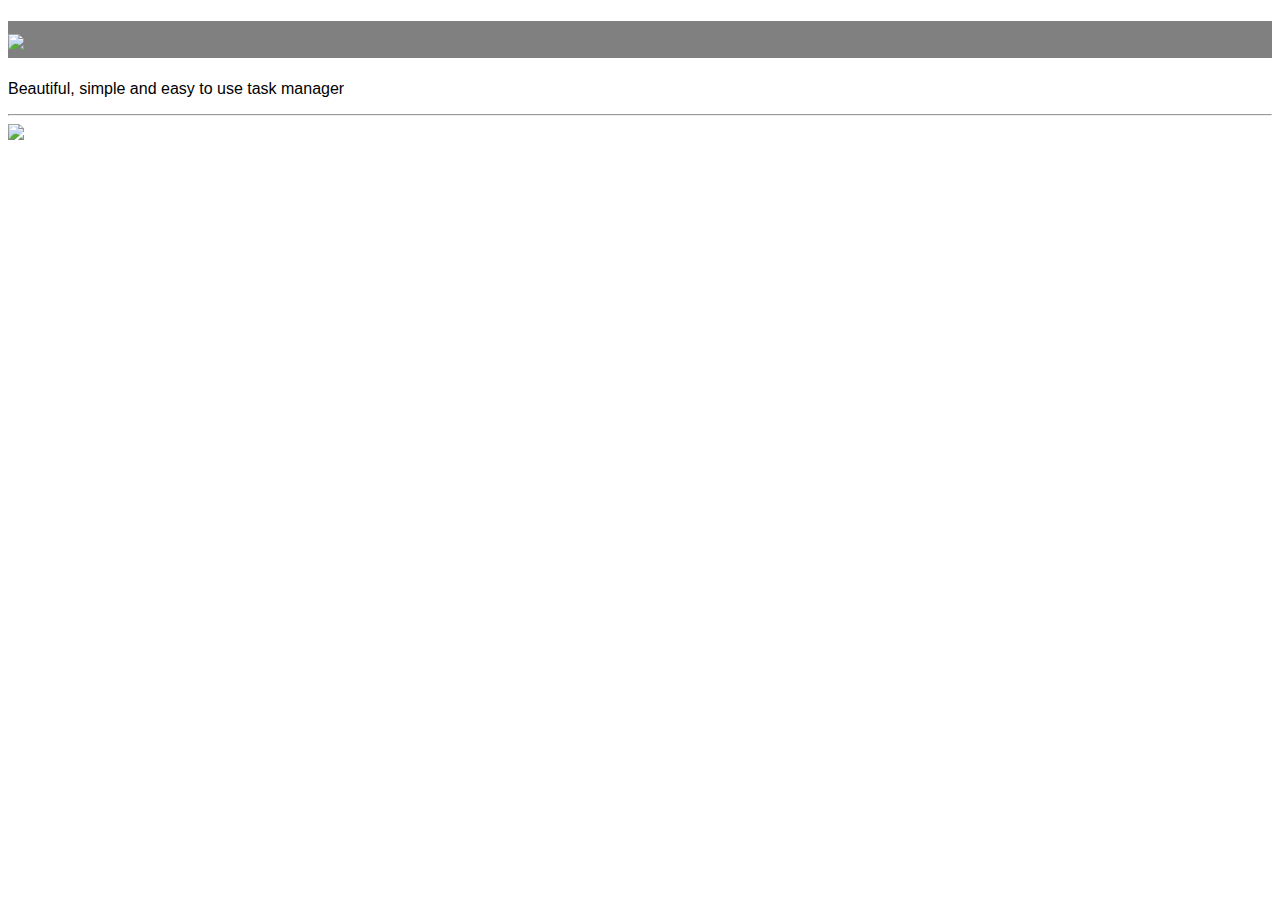
==== unit3/index.html @ 39b5baf8 "U3.1" ====
<!DOCTYPE html> 
<html>  

<head>

<link rel="stylesheet" href="style.css" />

<title>Taasky Homepage</title> 

</head>  

<body> 

	<h1>
		<img src="unit3/images/logo-taasky.png">
	</h1>

	<p>Beautiful, simple and easy to use task manager</p>

	<hr>
		<img src="unit3/images/btn_store.png">
</body> 

</html>
---- unit3/style.css ----
body {
	text-align: left;
	background: url("http://gloweyone.github.io/unit3/images/stripes.png");
	background: url("http://gloweyone.github.io/unit3/images/background.png");
	background-size: cover;
	background-position: center;
}

h1 {
	background-color: gray
}

p {
	font-size: 24pix;
	font-family: Helvetica

}
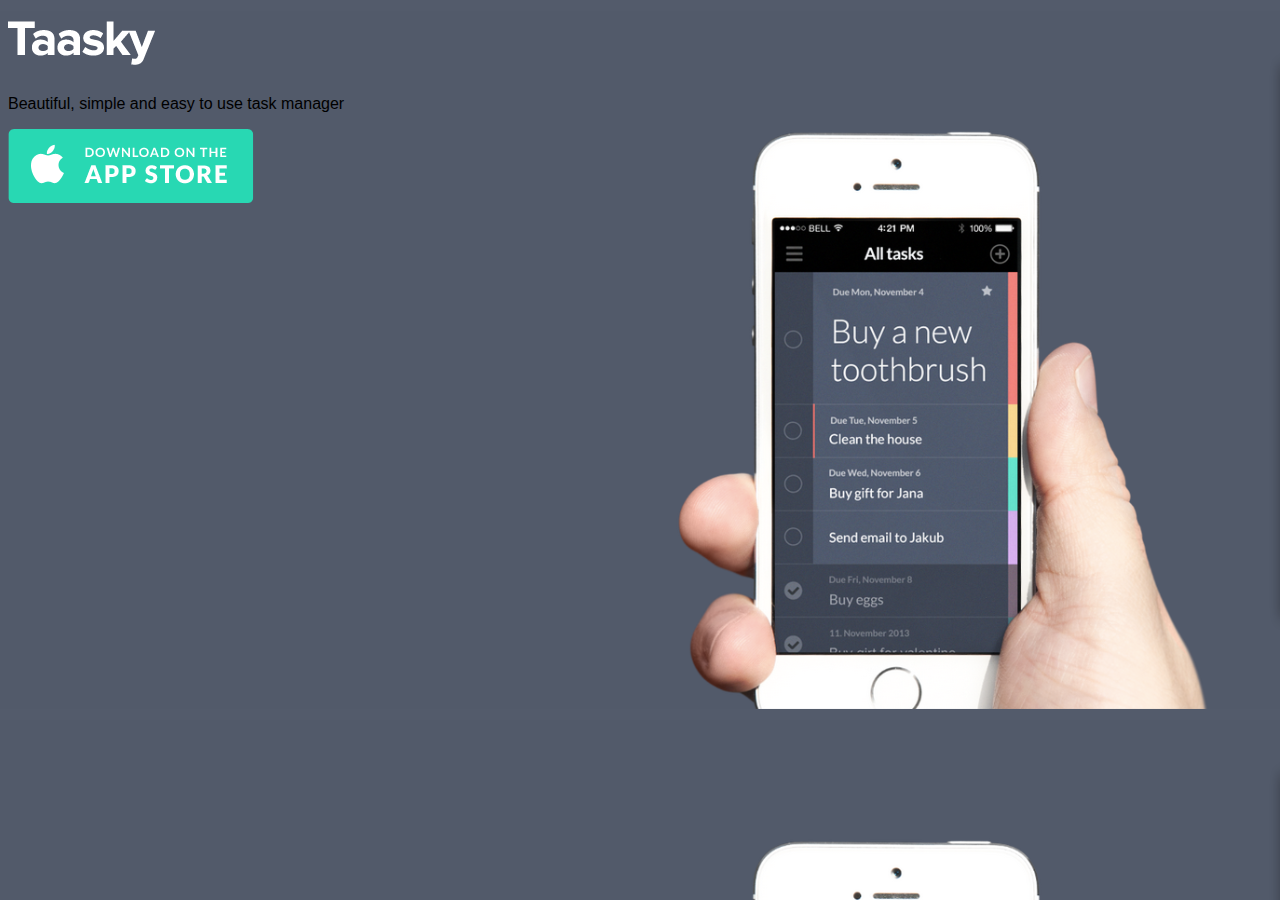
==== commit b4077f88: "U3.4" ====
--- a/unit3/index.html
+++ b/unit3/index.html
@@ -12,13 +12,12 @@
 <body> 
 
 	<h1>
-		<img src="unit3/images/logo-taasky.png">
+		<img src="http://gloweyone.github.io/unit3/images/logo-taasky.png">
 	</h1>
 
 	<p>Beautiful, simple and easy to use task manager</p>
 
-	<hr>
-		<img src="unit3/images/btn_store.png">
+		<img src="http://gloweyone.github.io/unit3/images/btn_store.png">
 </body> 
 
 </html>
--- a/unit3/style.css
+++ b/unit3/style.css
@@ -1,13 +1,11 @@
 body {
 	text-align: left;
-	background: url("http://gloweyone.github.io/unit3/images/stripes.png");
-	background: url("http://gloweyone.github.io/unit3/images/background.png");
+	background: url("http://gloweyone.github.io/unit3/images/background.jpg");
 	background-size: cover;
-	background-position: center;
 }
 
 h1 {
-	background-color: gray
+	
 }
 
 p {
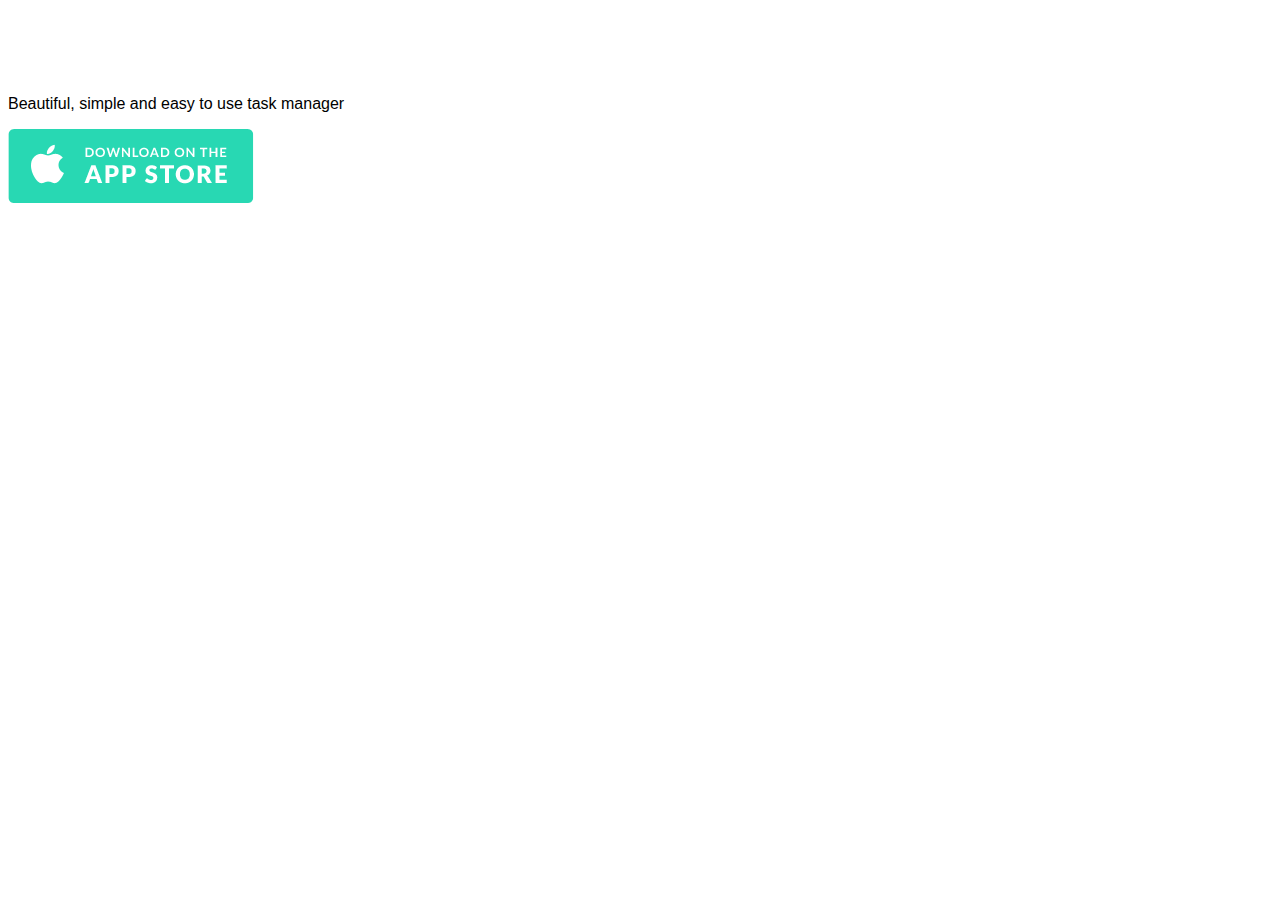
==== commit 435ff37c: "U3.8" ====
--- a/unit3/index.html
+++ b/unit3/index.html
@@ -3,7 +3,7 @@
 
 <head>
 
-<link rel="stylesheet" href="style.css" />
+<link rel="stylesheet" type="text/css" href="style.css" />
 
 <title>Taasky Homepage</title> 
 
--- a/unit3/style.css
+++ b/unit3/style.css
@@ -1,15 +1,21 @@
 body {
+	position: center;
 	text-align: left;
-	background: url("http://gloweyone.github.io/unit3/images/background.jpg");
+	background: url("http://gloweyone.github.io/unit3/images/stripes.png","http://gloweyone.github.io/unit3/images/background.jpg");
+	background-repeat: repeat-x, no-repeat;
 	background-size: cover;
 }
 
 h1 {
-	
+	position: center;
+
 }
 
 p {
-	font-size: 24pix;
-	font-family: Helvetica
+	font-size: 40pix;
+	font-family: Helvetica;
+	font-color: white;
+	font-weight: ;
+
 
 }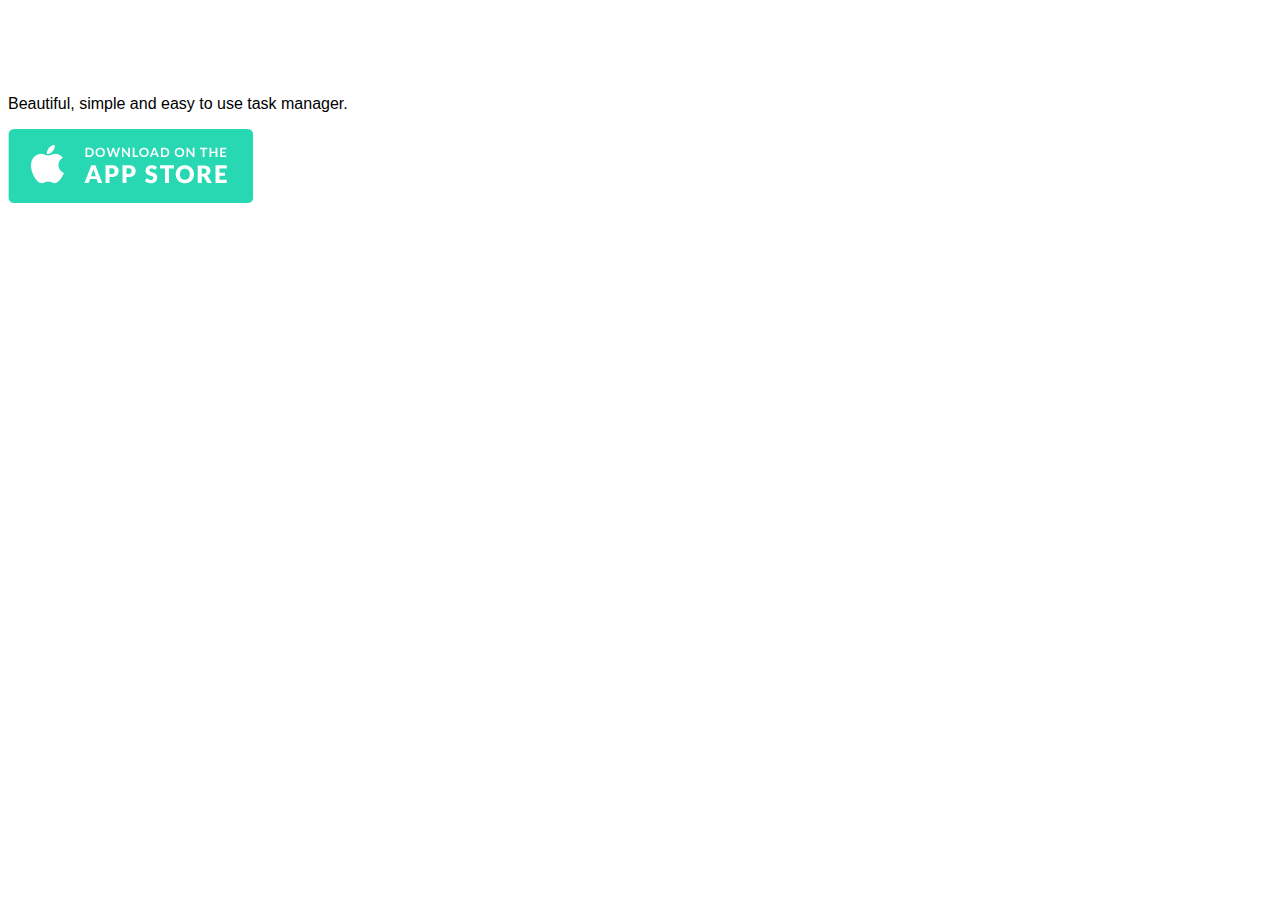
==== commit eb8996e3: "U3.9" ====
--- a/unit3/index.html
+++ b/unit3/index.html
@@ -15,9 +15,10 @@
 		<img src="http://gloweyone.github.io/unit3/images/logo-taasky.png">
 	</h1>
 
-	<p>Beautiful, simple and easy to use task manager</p>
+	<p>Beautiful, simple and easy to use task manager.</p>
 
-		<img src="http://gloweyone.github.io/unit3/images/btn_store.png">
+		<a href="https://itunes.apple.com/us/app/taasky-beautiful-task-to-do/id720309412?mt=8#"><img src="http://gloweyone.github.io/unit3/images/btn_store.png">
+		</a>
 </body> 
 
 </html>
--- a/unit3/style.css
+++ b/unit3/style.css
@@ -1,7 +1,7 @@
 body {
 	position: center;
 	text-align: left;
-	background: url("http://gloweyone.github.io/unit3/images/stripes.png","http://gloweyone.github.io/unit3/images/background.jpg");
+	background: url("http://gloweyone.github.io/unit3/images/stripes.png", "http://gloweyone.github.io/unit3/images/background.jpg");
 	background-repeat: repeat-x, no-repeat;
 	background-size: cover;
 }
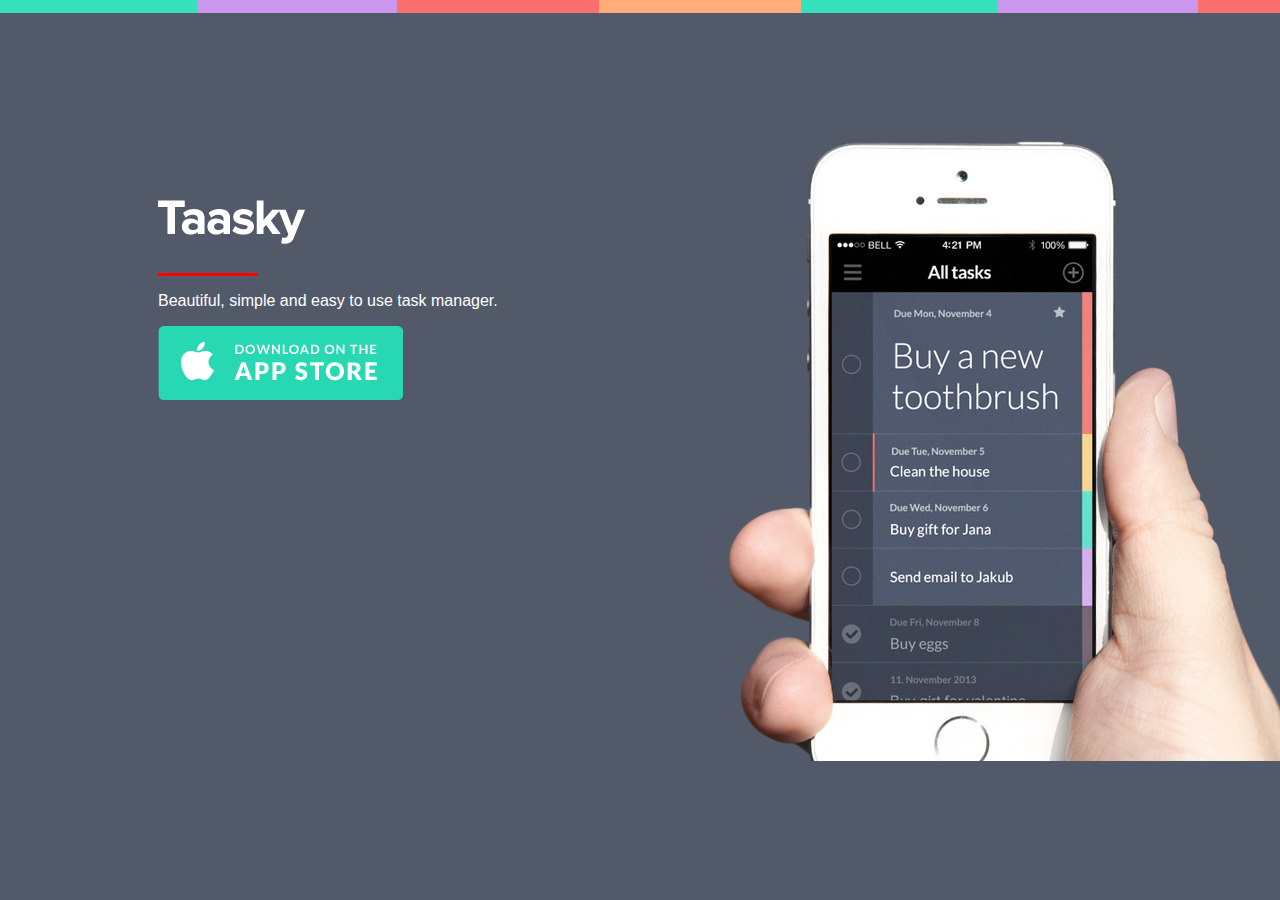
==== commit e92f7280: "Unit 3 FINAL" ====
--- a/unit3/index.html
+++ b/unit3/index.html
@@ -11,14 +11,20 @@
 
 <body> 
 
-	<h1>
+<div class="wrapper">
+	
+	<header>
 		<img src="http://gloweyone.github.io/unit3/images/logo-taasky.png">
-	</h1>
-
+	</header>
+	
+	<hr>
+	
 	<p>Beautiful, simple and easy to use task manager.</p>
 
 		<a href="https://itunes.apple.com/us/app/taasky-beautiful-task-to-do/id720309412?mt=8#"><img src="http://gloweyone.github.io/unit3/images/btn_store.png">
 		</a>
+		
+	</div>
 </body> 
 
 </html>
--- a/unit3/style.css
+++ b/unit3/style.css
@@ -1,21 +1,33 @@
 body {
-	position: center;
-	text-align: left;
-	background: url("http://gloweyone.github.io/unit3/images/stripes.png", "http://gloweyone.github.io/unit3/images/background.jpg");
+	background: url("http://gloweyone.github.io/unit3/images/stripes.png"), url("http://gloweyone.github.io/unit3/images/background.jpg") #52596B;
 	background-repeat: repeat-x, no-repeat;
-	background-size: cover;
+	font-family: Helvetica, Arial, Serif;
+	font-weight: 100;
+	color:#ffffff;
 }
 
-h1 {
-	position: center;
+header {
+	margin-top: 200px;
+	margin-left: 150px;
+	padding-bottom: 20px;
+	width: 150px;
+	height: 45px;
+}
+
+hr {
+	margin-left: 150px;
+	width: 100px;
+	height: 3px;
+	border: none;
+	background-color: red;
 
 }
 
 p {
-	font-size: 40pix;
-	font-family: Helvetica;
-	font-color: white;
-	font-weight: ;
+	margin-left: 150px;
+	
+}
 
-
+a {
+	margin-left: 150px;
 }